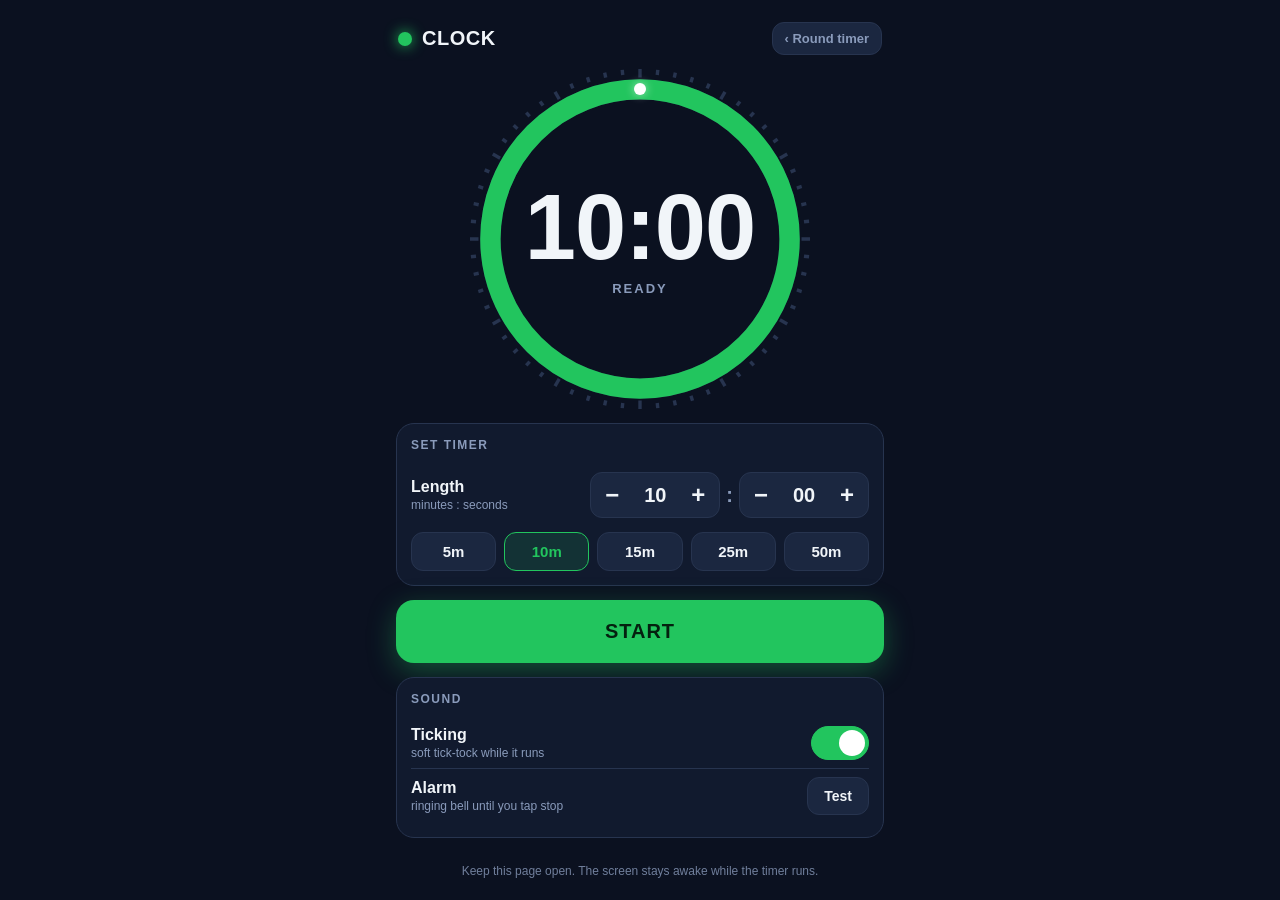
==== clock.html @ 84a75b5c "Add temporary ticking clock page with ringing alarm Standalone clock.html: set a countdown, soft tic" ====
<!DOCTYPE html>
<html lang="en">
<head>
<meta charset="UTF-8">
<meta name="viewport" content="width=device-width, initial-scale=1.0, viewport-fit=cover">
<meta name="theme-color" content="#0f172a">
<meta name="mobile-web-app-capable" content="yes">
<title>Ticking Clock</title>
<style>
  :root{
    --bg:#0b1120; --panel:#111a2e; --panel2:#1b2740; --line:#27344f;
    --text:#f1f5f9; --muted:#8a9bbb; --accent:#22c55e; --warn:#f59e0b; --alarm:#dc2626;
  }
  *{box-sizing:border-box; -webkit-tap-highlight-color:transparent;}
  html,body{margin:0; min-height:100%;}
  body{
    font-family:-apple-system,BlinkMacSystemFont,"Segoe UI",Roboto,Helvetica,Arial,sans-serif;
    background:var(--bg); color:var(--text);
    -webkit-user-select:none; user-select:none;
  }
  .hidden{display:none !important;}
  .wrap{max-width:520px; margin:0 auto; min-height:100vh; min-height:100dvh; display:flex; flex-direction:column;
        padding:max(16px,env(safe-area-inset-top)) 16px calc(20px + env(safe-area-inset-bottom));}

  .top{display:flex; align-items:center; gap:10px; margin:6px 2px 6px;}
  .top .dot{width:14px; height:14px; border-radius:50%; background:var(--accent); box-shadow:0 0 14px var(--accent);}
  .top h1{font-size:20px; letter-spacing:.5px; margin:0; font-weight:800;}
  .back{margin-left:auto; color:var(--muted); text-decoration:none; font-size:13px; font-weight:700; background:var(--panel2); border:1px solid var(--line); padding:8px 12px; border-radius:12px;}

  /* ---------- DIAL ---------- */
  .dial{position:relative; width:min(76vw, 38vh, 340px); aspect-ratio:1/1; margin:8px auto 14px;}
  .dial svg{position:absolute; inset:0; width:100%; height:100%; transform:rotate(-90deg);}
  .dial .track{fill:none; stroke:var(--panel2); stroke-width:6;}
  .dial .arc{fill:none; stroke:var(--accent); stroke-width:6; stroke-linecap:round; transition:stroke-dashoffset .2s linear, stroke .4s;}
  .dial.last .arc{stroke:var(--warn);}
  .dial .marks line{stroke:var(--line); stroke-width:1;}
  .hand{position:absolute; inset:0; transition:transform .16s cubic-bezier(.3,1.7,.5,1);}
  .hand.notrans{transition:none;}
  .hand .pip{position:absolute; left:50%; top:calc(6% - 6px); width:12px; height:12px; margin-left:-6px; border-radius:50%; background:#fff; box-shadow:0 0 10px rgba(255,255,255,.6);}
  .readout{position:absolute; inset:0; display:flex; flex-direction:column; align-items:center; justify-content:center; text-align:center;}
  .readout .time{font-size:clamp(52px,17vw,92px); font-weight:900; line-height:1; font-variant-numeric:tabular-nums; letter-spacing:-1px;}
  .readout .status{margin-top:8px; font-size:13px; letter-spacing:2px; text-transform:uppercase; color:var(--muted); font-weight:700; min-height:16px;}

  /* ---------- CARDS ---------- */
  .card{background:var(--panel); border:1px solid var(--line); border-radius:18px; padding:14px; margin-bottom:14px;}
  .card h2{font-size:12px; letter-spacing:1.5px; text-transform:uppercase; color:var(--muted); margin:0 0 12px;}
  .row{display:flex; align-items:center; justify-content:space-between; gap:8px 12px; padding:8px 0; flex-wrap:wrap;}
  .row + .row{border-top:1px solid var(--line);}
  .row > :first-child{min-width:0; flex:1 1 auto;}
  .row .label{font-size:16px; font-weight:600;}
  .row .sub{font-size:12px; color:var(--muted); margin-top:2px;}

  .stepper{display:flex; align-items:center; background:var(--panel2); border-radius:12px; overflow:hidden; border:1px solid var(--line); flex:0 0 auto;}
  .stepper button{width:42px; height:44px; border:0; background:transparent; color:var(--text); font-size:24px; font-weight:700; line-height:1; cursor:pointer;}
  .stepper button:active{background:rgba(255,255,255,.08);}
  .stepper .val{min-width:44px; text-align:center; font-size:20px; font-weight:800; font-variant-numeric:tabular-nums;}
  .timefield{display:flex; align-items:center; gap:6px; margin-left:auto; flex:0 0 auto;}
  .timefield .colon{font-size:20px; font-weight:800; color:var(--muted);}

  .chips{display:flex; flex-wrap:wrap; gap:8px; margin-top:6px;}
  .chip{flex:1 1 0; min-width:56px; background:var(--panel2); border:1px solid var(--line); border-radius:12px; color:var(--text); padding:10px 0; font-size:15px; font-weight:800; cursor:pointer; font-variant-numeric:tabular-nums;}
  .chip.sel{border-color:var(--accent); background:rgba(34,197,94,.14); color:var(--accent);}

  .toggle{position:relative; width:58px; height:34px; border-radius:20px; background:var(--panel2); border:1px solid var(--line); cursor:pointer; transition:background .2s; flex:0 0 auto;}
  .toggle .knob{position:absolute; top:3px; left:3px; width:26px; height:26px; border-radius:50%; background:#64748b; transition:.2s;}
  .toggle.on{background:var(--accent); border-color:var(--accent);}
  .toggle.on .knob{left:27px; background:#fff;}
  .smallbtn{flex:0 0 auto; background:var(--panel2); border:1px solid var(--line); border-radius:12px; color:var(--text); padding:10px 16px; font-size:14px; font-weight:700; cursor:pointer;}
  .smallbtn:active{background:rgba(255,255,255,.08);}

  /* ---------- CONTROLS ---------- */
  .controls{display:flex; gap:12px; margin-bottom:14px;}
  .controls button{flex:1; padding:20px 0; border:0; border-radius:18px; font-size:20px; font-weight:900; letter-spacing:1px; cursor:pointer;}
  .controls .go{background:var(--accent); color:#04210f; box-shadow:0 8px 28px rgba(34,197,94,.35);}
  .controls .go:disabled{opacity:.4; box-shadow:none;}
  .controls .ghost{background:var(--panel2); color:var(--text); border:1px solid var(--line);}
  .controls button:active{transform:translateY(1px);}
  .hint{text-align:center; font-size:12px; color:var(--muted); margin:12px 0 0; opacity:.8;}

  /* ---------- ALARM OVERLAY ---------- */
  #alarm{position:fixed; inset:0; z-index:100; display:flex; flex-direction:column; align-items:center; justify-content:center; text-align:center;
         padding:24px 16px calc(24px + env(safe-area-inset-bottom)); background:var(--alarm); animation:pulse 1.2s ease-in-out infinite; cursor:pointer;}
  @keyframes pulse{0%,100%{background:var(--alarm);}50%{background:#7f1d1d;}}
  #alarm .bell{font-size:72px; animation:shake .25s linear infinite;}
  @keyframes shake{0%,100%{transform:rotate(-12deg);}50%{transform:rotate(12deg);}}
  #alarm h2{font-size:clamp(34px,11vw,56px); font-weight:900; letter-spacing:2px; margin:10px 0 4px; text-transform:uppercase;}
  #alarm .meta{font-size:15px; font-weight:700; opacity:.85;}
  #alarm button{margin-top:36px; width:min(100%,360px); padding:22px 0; border:0; border-radius:18px; background:#fff; color:#0b1120; font-size:24px; font-weight:900; letter-spacing:2px; cursor:pointer;}

  @media (max-width:400px){
    .card{padding:12px;}
    .stepper button{width:38px; height:42px; font-size:21px;}
    .stepper .val{min-width:38px; font-size:18px;}
    .row .label{font-size:15px;}
  }
</style>
</head>
<body>
<div class="wrap">
  <div class="top">
    <span class="dot"></span>
    <h1>CLOCK</h1>
    <a class="back" href="index.html">&lsaquo; Round timer</a>
  </div>

  <div class="dial" id="dial">
    <svg viewBox="0 0 100 100" aria-hidden="true">
      <g class="marks" id="marks"></g>
      <circle class="track" cx="50" cy="50" r="44"></circle>
      <circle class="arc" id="arc" cx="50" cy="50" r="44"></circle>
    </svg>
    <div class="hand notrans" id="hand"><div class="pip"></div></div>
    <div class="readout">
      <div class="time" id="time">10:00</div>
      <div class="status" id="status">Ready</div>
    </div>
  </div>

  <div class="card" id="setup">
    <h2>Set timer</h2>
    <div class="row">
      <div><div class="label">Length</div><div class="sub">minutes : seconds</div></div>
      <div class="timefield">
        <div class="stepper">
          <button onclick="bump('min',-1)">&minus;</button><span class="val" id="v_min">10</span><button onclick="bump('min',1)">+</button>
        </div>
        <span class="colon">:</span>
        <div class="stepper">
          <button onclick="bump('sec',-5)">&minus;</button><span class="val" id="v_sec">00</span><button onclick="bump('sec',5)">+</button>
        </div>
      </div>
    </div>
    <div class="chips" id="chips"></div>
  </div>

  <div class="controls" id="controls">
    <button class="ghost hidden" id="resetBtn" onclick="reset()">RESET</button>
    <button class="go" id="mainBtn" onclick="mainAction()">START</button>
  </div>
  <div class="card">
    <h2>Sound</h2>
    <div class="row">
      <div><div class="label">Ticking</div><div class="sub">soft tick-tock while it runs</div></div>
      <div class="toggle" id="tickToggle" onclick="toggleTick()"><div class="knob"></div></div>
    </div>
    <div class="row">
      <div><div class="label">Alarm</div><div class="sub">ringing bell until you tap stop</div></div>
      <button class="smallbtn" onclick="testAlarm()">Test</button>
    </div>
  </div>

  <p class="hint">Keep this page open. The screen stays awake while the timer runs.</p>
</div>

<div id="alarm" class="hidden" onclick="stopAlarm()">
  <div class="bell">&#128276;</div>
  <h2>Time&rsquo;s up</h2>
  <div class="meta" id="alarmMeta"></div>
  <button onclick="stopAlarm(event)">STOP</button>
</div>

<script>
/* ===================== SETTINGS ===================== */
var cfg = { min:10, sec:0, tick:true };
var QUICK = [5,10,15,25,50];
try{
  var saved = JSON.parse(localStorage.getItem('ck_cfg'));
  if(saved){
    if(typeof saved.min==='number') cfg.min = Math.max(0, Math.min(180, saved.min));
    if(typeof saved.sec==='number') cfg.sec = Math.max(0, Math.min(55, saved.sec));
    if(typeof saved.tick==='boolean') cfg.tick = saved.tick;
  }
}catch(e){}
function save(){ try{ localStorage.setItem('ck_cfg', JSON.stringify(cfg)); }catch(e){} }

function pad(n){ return (n<10?'0':'')+n; }
function fmt(totalSec){
  var h=Math.floor(totalSec/3600), m=Math.floor(totalSec%3600/60), s=totalSec%60;
  return h ? h+':'+pad(m)+':'+pad(s) : m+':'+pad(s);
}
function setMs(){ return (cfg.min*60+cfg.sec)*1000; }

function bump(key, d){
  ensureAudio();
  if(state!=='idle') return;
  if(key==='min') cfg.min = Math.max(0, Math.min(180, cfg.min+d));
  else cfg.sec = Math.max(0, Math.min(55, cfg.sec+d));
  save(); render();
}
function quick(m){ ensureAudio(); if(state!=='idle') return; cfg.min=m; cfg.sec=0; save(); render(); }
function toggleTick(){
  ensureAudio();
  cfg.tick = !cfg.tick; save(); render();
  if(cfg.tick && state!=='running') tickSound(master, ctx.currentTime+0.02, false); // preview
}

/* ===================== AUDIO (Web Audio API) ===================== */
var ctx=null, master=null, noiseBuf=null, bus=null;
function ensureAudio(){
  if(!ctx){
    ctx = new (window.AudioContext||window.webkitAudioContext)();
    var comp = ctx.createDynamicsCompressor(); // keeps the alarm loud without clipping
    comp.threshold.value=-6; comp.knee.value=6; comp.ratio.value=8;
    master = ctx.createGain(); master.gain.value=1;
    master.connect(comp); comp.connect(ctx.destination);
    noiseBuf = ctx.createBuffer(1, ctx.sampleRate, ctx.sampleRate);
    var ch=noiseBuf.getChannelData(0);
    for(var i=0;i<ch.length;i++) ch[i]=Math.random()*2-1;
  }
  if(ctx.state==='suspended') ctx.resume();
}
// Wall-clock ms -> audio-clock seconds
function atWall(ms){ return Math.max(ctx.currentTime, ctx.currentTime + (ms-Date.now())/1000); }

// Everything scheduled for a run goes through one bus, so pause/reset can silence it in one go.
function newBus(){ bus = ctx.createGain(); bus.connect(master); bus.sources=[]; }
function killBus(){
  if(!bus) return;
  var b=bus; bus=null;
  b.sources.forEach(function(s){ try{ s.stop(0); }catch(e){} });
  try{ b.gain.setTargetAtTime(0, ctx.currentTime, 0.01); }catch(e){}
  setTimeout(function(){ try{ b.disconnect(); }catch(e){} }, 150);
}

// Soft wooden tick-tock, like a quiet analogue wall clock
function tickSound(dest, t, tock){
  var nz=ctx.createBufferSource(); nz.buffer=noiseBuf;
  var bp=ctx.createBiquadFilter(); bp.type='bandpass'; bp.frequency.value=tock?2100:2900; bp.Q.value=3;
  var g=ctx.createGain();
  g.gain.setValueAtTime(0.0001,t);
  g.gain.exponentialRampToValueAtTime(1.0,t+0.001);
  g.gain.exponentialRampToValueAtTime(0.0001,t+0.03);
  nz.connect(bp); bp.connect(g); g.connect(dest);
  nz.start(t, Math.random()*0.5); nz.stop(t+0.05);
  var o=ctx.createOscillator(), og=ctx.createGain();
  o.type='sine'; o.frequency.value=tock?760:980;
  og.gain.setValueAtTime(0.0001,t);
  og.gain.exponentialRampToValueAtTime(0.1,t+0.002);
  og.gain.exponentialRampToValueAtTime(0.0001,t+0.06);
  o.connect(og); og.connect(dest); o.start(t); o.stop(t+0.08);
}

// Ringing alarm bell: a hammer rattling between two small bells, in bursts
var RING_ON=1.6, RING_PERIOD=2.3, HIT=0.04;
var RING_BELLS=[
  {f:1340, partials:[[1,1],[1.0035,0.5],[2.76,0.42],[5.4,0.16]]},
  {f:1590, partials:[[1,1],[1.0035,0.5],[2.76,0.42],[5.4,0.16]]}
];
function ringBurst(dest, t0, list){
  var out=ctx.createGain(); out.gain.value=0.32; out.connect(dest);
  var n=Math.floor(RING_ON/HIT);
  RING_BELLS.forEach(function(b, bi){
    var env=ctx.createGain(); env.gain.setValueAtTime(0,t0); env.connect(out);
    b.partials.forEach(function(p){
      var o=ctx.createOscillator(), g=ctx.createGain();
      o.type='sine'; o.frequency.value=b.f*p[0]; g.gain.value=p[1];
      o.connect(g); g.connect(env);
      o.start(t0); o.stop(t0+RING_ON+1.8);
      if(list) list.push(o);
    });
    for(var i=bi;i<n;i+=2){
      var th=t0+i*HIT, last=(i+2>=n);
      env.gain.setValueAtTime(0.78+Math.random()*0.22, th);
      env.gain.setTargetAtTime(0, th+0.001, last?0.32:0.03);
    }
  });
  // hammer clicks
  var nz=ctx.createBufferSource(); nz.buffer=noiseBuf; nz.loop=true;
  var bp=ctx.createBiquadFilter(); bp.type='bandpass'; bp.frequency.value=4200; bp.Q.value=1.2;
  var ce=ctx.createGain(); ce.gain.setValueAtTime(0,t0);
  nz.connect(bp); bp.connect(ce); ce.connect(out);
  for(var j=0;j<n;j++){ var tj=t0+j*HIT; ce.gain.setValueAtTime(0.5,tj); ce.gain.setTargetAtTime(0,tj+0.001,0.004); }
  nz.start(t0); nz.stop(t0+RING_ON+0.1);
  if(list) list.push(nz);
}
function testAlarm(){ ensureAudio(); ringBurst(master, ctx.currentTime+0.05); }

/* ===================== TIMER ===================== */
var state='idle';           // idle | running | paused | ringing
var endAt=0, remainingMs=0, totalMs=0, loop=null;
var nextTickAt=0, ringNextAt=0, nextVibeAt=0;
var PRE_RING_MS=60000;      // alarm pre-booked on the audio clock in case the page gets throttled

function alignTicks(now){ nextTickAt = endAt - Math.floor((endAt-now)/1000)*1000; }
function preRing(now){
  ringNextAt = endAt;
  while(ringNextAt < now) ringNextAt += RING_PERIOD*1000;
  while(ringNextAt < endAt + PRE_RING_MS){ ringBurst(bus, atWall(ringNextAt), bus.sources); ringNextAt += RING_PERIOD*1000; }
}
function scheduleAudio(now){
  newBus(); alignTicks(now); preRing(now);
}

function mainAction(){
  ensureAudio();
  if(state==='idle') start();
  else if(state==='running') pause();
  else if(state==='paused') resume();
}
function start(){
  if(setMs()<=0) return;
  totalMs=setMs(); remainingMs=totalMs;
  resume();
}
function resume(){
  var now=Date.now();
  state='running';
  endAt = now + remainingMs;
  scheduleAudio(now);
  requestWakeLock();
  if(!loop) loop=setInterval(step, 200);
  step();
}
function pause(){
  remainingMs=Math.max(0, endAt-Date.now());
  state='paused';
  killBus(); releaseWakeLock(); render();
}
function reset(){
  if(loop){ clearInterval(loop); loop=null; }
  killBus(); releaseWakeLock();
  state='idle'; remainingMs=0; render();
}
function startRinging(){
  state='ringing'; remainingMs=0; nextVibeAt=0;
  document.getElementById('alarmMeta').textContent = fmt(Math.round(totalMs/1000))+' timer finished';
  document.title='Time’s up';
}
function stopAlarm(e){
  if(e) e.stopPropagation();
  try{ if(navigator.vibrate) navigator.vibrate(0); }catch(err){}
  document.title='Ticking Clock';
  reset();
}

function step(){
  var now=Date.now();
  if(state==='running'){
    remainingMs=Math.max(0, endAt-now);
    // ticks are booked ~1.5s ahead on the audio clock so they land exactly on the second
    while(nextTickAt < now+1500 && nextTickAt < endAt-100){
      if(cfg.tick && nextTickAt >= now-250){
        var k=Math.round((endAt-nextTickAt)/1000);
        tickSound(bus, atWall(nextTickAt), k%2===1);
      }
      nextTickAt+=1000;
    }
    if(now>=endAt) startRinging();
  }
  if(state==='ringing'){
    while(ringNextAt < now+3000){
      if(ringNextAt >= now-500) ringBurst(bus, atWall(ringNextAt), bus.sources);
      ringNextAt += RING_PERIOD*1000;
    }
    if(now>=nextVibeAt){
      try{ if(navigator.vibrate) navigator.vibrate(RING_ON*1000); }catch(err){}
      nextVibeAt = now + RING_PERIOD*1000;
    }
  }
  render();
}

/* ===================== RENDER ===================== */
var CIRC = 2*Math.PI*44;
(function buildDial(){
  var g=document.getElementById('marks'), s='';
  for(var i=0;i<60;i++){
    var a=i*6*Math.PI/180, r1=(i%5===0)?47.5:48.5, r2=50;
    s+='<line x1="'+(50+r1*Math.cos(a)).toFixed(2)+'" y1="'+(50+r1*Math.sin(a)).toFixed(2)+'" x2="'+(50+r2*Math.cos(a)).toFixed(2)+'" y2="'+(50+r2*Math.sin(a)).toFixed(2)+'"/>';
  }
  g.innerHTML=s;
  var arc=document.getElementById('arc');
  arc.style.strokeDasharray=CIRC.toFixed(2);
  var c=document.getElementById('chips'), h='';
  QUICK.forEach(function(m){ h+='<button class="chip" data-m="'+m+'" onclick="quick('+m+')">'+m+'m</button>'; });
  c.innerHTML=h;
})();

function render(){
  var secLeft, frac, elapsed;
  if(state==='idle'){ secLeft=setMs()/1000; frac=1; elapsed=0; }
  else if(state==='ringing'){ secLeft=0; frac=0; elapsed=Math.round(totalMs/1000); }
  else { secLeft=Math.ceil(remainingMs/1000); frac=totalMs?remainingMs/totalMs:0; elapsed=Math.round(totalMs/1000)-secLeft; }

  document.getElementById('time').textContent = fmt(secLeft);
  document.getElementById('arc').style.strokeDashoffset = (CIRC*(1-frac)).toFixed(2);
  var dial=document.getElementById('dial');
  dial.classList.toggle('last', state!=='idle' && secLeft<=60);
  var hand=document.getElementById('hand');
  hand.classList.toggle('notrans', state==='idle');
  hand.style.transform='rotate('+(elapsed*6)+'deg)';

  var st='Ready';
  if(state==='running'){ var d=new Date(endAt); st='Ends '+pad(d.getHours())+':'+pad(d.getMinutes()); }
  else if(state==='paused') st='Paused';
  else if(state==='ringing') st='Time’s up';
  document.getElementById('status').textContent=st;

  document.getElementById('v_min').textContent=cfg.min;
  document.getElementById('v_sec').textContent=pad(cfg.sec);
  Array.prototype.forEach.call(document.querySelectorAll('.chip'), function(b){
    b.classList.toggle('sel', +b.getAttribute('data-m')===cfg.min && cfg.sec===0);
  });
  document.getElementById('tickToggle').classList.toggle('on', cfg.tick);
  document.getElementById('setup').classList.toggle('hidden', state!=='idle');

  var main=document.getElementById('mainBtn');
  main.textContent = state==='running' ? 'PAUSE' : state==='paused' ? 'RESUME' : 'START';
  main.className = state==='idle' ? 'go' : (state==='paused' ? 'go' : 'ghost');
  main.disabled = state==='idle' && setMs()<=0;
  document.getElementById('resetBtn').classList.toggle('hidden', state==='idle' || state==='ringing');
  document.getElementById('alarm').classList.toggle('hidden', state!=='ringing');
}

/* ===================== WAKE LOCK ===================== */
var wakeLock=null;
async function requestWakeLock(){
  try{ if('wakeLock' in navigator && !wakeLock){ wakeLock = await navigator.wakeLock.request('screen'); wakeLock.addEventListener('release', function(){ wakeLock=null; }); } }catch(e){}
}
function releaseWakeLock(){ try{ if(wakeLock){ wakeLock.release(); wakeLock=null; } }catch(e){} }
document.addEventListener('visibilitychange', function(){
  if(document.visibilityState!=='visible') return;
  if(state==='running' || state==='ringing') requestWakeLock();
  // re-anchor audio to the clock after the page has been in the background
  if(state==='running' && ctx && endAt-Date.now()>1000){ killBus(); scheduleAudio(Date.now()); }
  if(state!=='idle') step();
});

render();
</script>
</body>
</html>
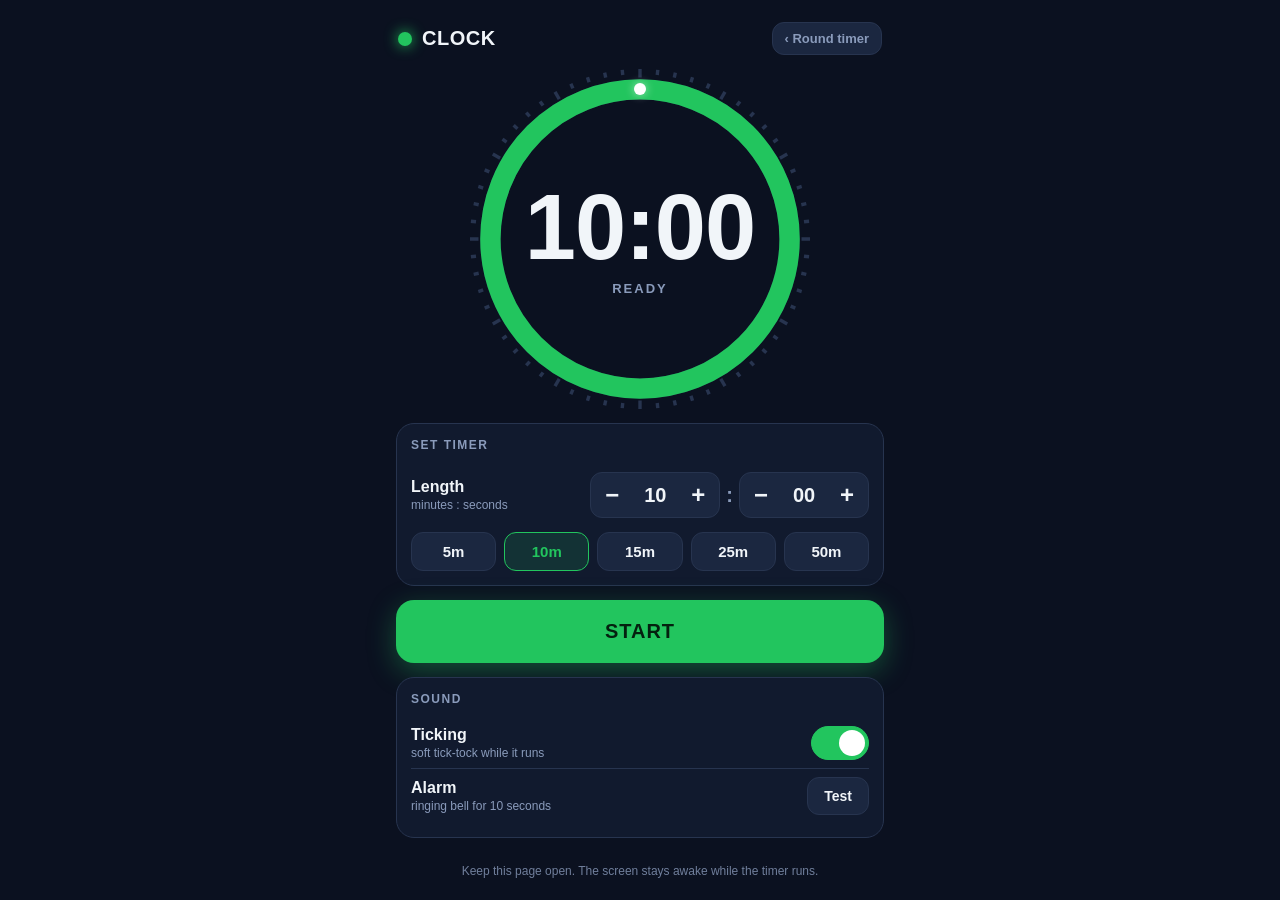
==== commit 69bd3a64: "Clock alarm rings for 10 seconds then goes quiet The bell rings in five bursts over 10 seconds, all " ====
--- a/clock.html
+++ b/clock.html
@@ -82,6 +82,7 @@
          padding:24px 16px calc(24px + env(safe-area-inset-bottom)); background:var(--alarm); animation:pulse 1.2s ease-in-out infinite; cursor:pointer;}
   @keyframes pulse{0%,100%{background:var(--alarm);}50%{background:#7f1d1d;}}
   #alarm .bell{font-size:72px; animation:shake .25s linear infinite;}
+  #alarm.quiet, #alarm.quiet .bell{animation:none;}
   @keyframes shake{0%,100%{transform:rotate(-12deg);}50%{transform:rotate(12deg);}}
   #alarm h2{font-size:clamp(34px,11vw,56px); font-weight:900; letter-spacing:2px; margin:10px 0 4px; text-transform:uppercase;}
   #alarm .meta{font-size:15px; font-weight:700; opacity:.85;}
@@ -144,7 +145,7 @@
       <div class="toggle" id="tickToggle" onclick="toggleTick()"><div class="knob"></div></div>
     </div>
     <div class="row">
-      <div><div class="label">Alarm</div><div class="sub">ringing bell until you tap stop</div></div>
+      <div><div class="label">Alarm</div><div class="sub">ringing bell for 10 seconds</div></div>
       <button class="smallbtn" onclick="testAlarm()">Test</button>
     </div>
   </div>
@@ -156,7 +157,7 @@
   <div class="bell">&#128276;</div>
   <h2>Time&rsquo;s up</h2>
   <div class="meta" id="alarmMeta"></div>
-  <button onclick="stopAlarm(event)">STOP</button>
+  <button id="alarmBtn" onclick="stopAlarm(event)">STOP</button>
 </div>
 
 <script>
@@ -241,7 +242,7 @@
 }
 
 // Ringing alarm bell: a hammer rattling between two small bells, in bursts
-var RING_ON=1.6, RING_PERIOD=2.3, HIT=0.04;
+var RING_ON=1.6, RING_PERIOD=2.1, HIT=0.04;
 var RING_BELLS=[
   {f:1340, partials:[[1,1],[1.0035,0.5],[2.76,0.42],[5.4,0.16]]},
   {f:1590, partials:[[1,1],[1.0035,0.5],[2.76,0.42],[5.4,0.16]]}
@@ -279,13 +280,13 @@
 var state='idle';           // idle | running | paused | ringing
 var endAt=0, remainingMs=0, totalMs=0, loop=null;
 var nextTickAt=0, ringNextAt=0, nextVibeAt=0;
-var PRE_RING_MS=60000;      // alarm pre-booked on the audio clock in case the page gets throttled
+var ALARM_MS=10000;         // alarm rings for 10s, all pre-booked on the audio clock so it fires on time even if the page is throttled
 
 function alignTicks(now){ nextTickAt = endAt - Math.floor((endAt-now)/1000)*1000; }
 function preRing(now){
   ringNextAt = endAt;
   while(ringNextAt < now) ringNextAt += RING_PERIOD*1000;
-  while(ringNextAt < endAt + PRE_RING_MS){ ringBurst(bus, atWall(ringNextAt), bus.sources); ringNextAt += RING_PERIOD*1000; }
+  while(ringNextAt + RING_ON*1000 <= endAt + ALARM_MS + 50){ ringBurst(bus, atWall(ringNextAt), bus.sources); ringNextAt += RING_PERIOD*1000; }
 }
 function scheduleAudio(now){
   newBus(); alignTicks(now); preRing(now);
@@ -323,6 +324,8 @@
 }
 function startRinging(){
   state='ringing'; remainingMs=0; nextVibeAt=0;
+  document.getElementById('alarm').classList.remove('quiet');
+  document.getElementById('alarmBtn').textContent='STOP';
   document.getElementById('alarmMeta').textContent = fmt(Math.round(totalMs/1000))+' timer finished';
   document.title='Time’s up';
 }
@@ -348,11 +351,13 @@
     if(now>=endAt) startRinging();
   }
   if(state==='ringing'){
-    while(ringNextAt < now+3000){
-      if(ringNextAt >= now-500) ringBurst(bus, atWall(ringNextAt), bus.sources);
-      ringNextAt += RING_PERIOD*1000;
-    }
-    if(now>=nextVibeAt){
+    if(now >= endAt + ALARM_MS){
+      // bell has finished: go quiet, leave the screen up until dismissed
+      if(loop){ clearInterval(loop); loop=null; }
+      releaseWakeLock();
+      document.getElementById('alarm').classList.add('quiet');
+      document.getElementById('alarmBtn').textContent='DONE';
+    } else if(now>=nextVibeAt){
       try{ if(navigator.vibrate) navigator.vibrate(RING_ON*1000); }catch(err){}
       nextVibeAt = now + RING_PERIOD*1000;
     }
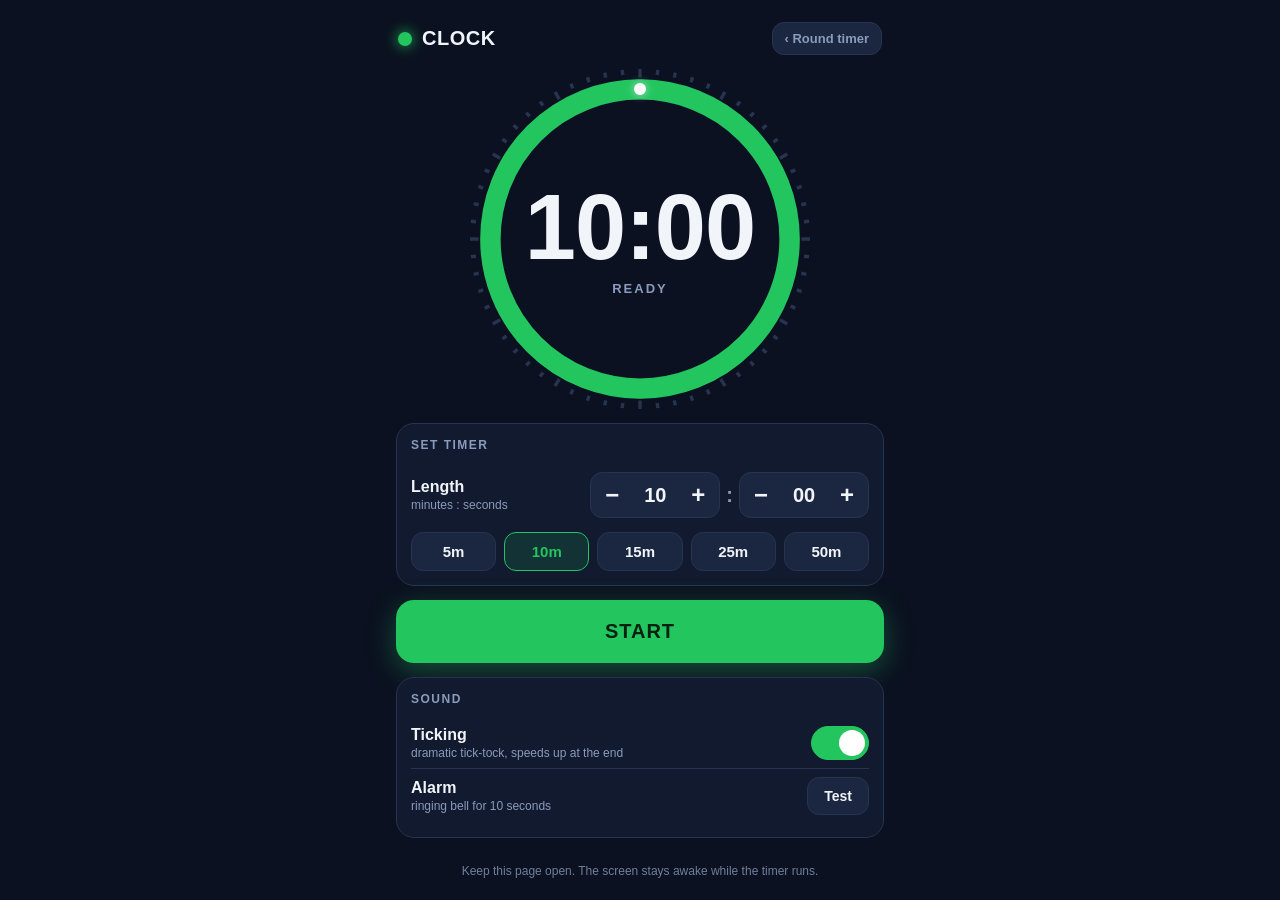
==== commit ea18b632: "Clock: faster, more dramatic tick-tock that speeds up in the last 10 seconds" ====
--- a/clock.html
+++ b/clock.html
@@ -141,7 +141,7 @@
   <div class="card">
     <h2>Sound</h2>
     <div class="row">
-      <div><div class="label">Ticking</div><div class="sub">soft tick-tock while it runs</div></div>
+      <div><div class="label">Ticking</div><div class="sub">dramatic tick-tock, speeds up at the end</div></div>
       <div class="toggle" id="tickToggle" onclick="toggleTick()"><div class="knob"></div></div>
     </div>
     <div class="row">
@@ -196,7 +196,7 @@
 }
 
 /* ===================== AUDIO (Web Audio API) ===================== */
-var ctx=null, master=null, noiseBuf=null, bus=null;
+var ctx=null, master=null, noiseBuf=null, bus=null, echo=null;
 function ensureAudio(){
   if(!ctx){
     ctx = new (window.AudioContext||window.webkitAudioContext)();
@@ -207,6 +207,12 @@
     noiseBuf = ctx.createBuffer(1, ctx.sampleRate, ctx.sampleRate);
     var ch=noiseBuf.getChannelData(0);
     for(var i=0;i<ch.length;i++) ch[i]=Math.random()*2-1;
+    // short hall echo for the ticks: a dark repeating delay
+    echo = ctx.createDelay(1); echo.delayTime.value=0.13;
+    var fb=ctx.createGain(); fb.gain.value=0.32;
+    var lp=ctx.createBiquadFilter(); lp.type='lowpass'; lp.frequency.value=1600;
+    var wet=ctx.createGain(); wet.gain.value=0.45;
+    echo.connect(lp); lp.connect(fb); fb.connect(echo); lp.connect(wet); wet.connect(master);
   }
   if(ctx.state==='suspended') ctx.resume();
 }
@@ -214,31 +220,46 @@
 function atWall(ms){ return Math.max(ctx.currentTime, ctx.currentTime + (ms-Date.now())/1000); }
 
 // Everything scheduled for a run goes through one bus, so pause/reset can silence it in one go.
-function newBus(){ bus = ctx.createGain(); bus.connect(master); bus.sources=[]; }
+function newBus(){ bus = ctx.createGain(); bus.connect(master); bus.sources=[]; bus.send = ctx.createGain(); bus.send.connect(echo); }
 function killBus(){
   if(!bus) return;
   var b=bus; bus=null;
   b.sources.forEach(function(s){ try{ s.stop(0); }catch(e){} });
-  try{ b.gain.setTargetAtTime(0, ctx.currentTime, 0.01); }catch(e){}
-  setTimeout(function(){ try{ b.disconnect(); }catch(e){} }, 150);
-}
-
-// Soft wooden tick-tock, like a quiet analogue wall clock
-function tickSound(dest, t, tock){
+  try{ b.gain.setTargetAtTime(0, ctx.currentTime, 0.01); b.send.gain.setTargetAtTime(0, ctx.currentTime, 0.01); }catch(e){}
+  setTimeout(function(){ try{ b.disconnect(); b.send.disconnect(); }catch(e){} }, 150);
+}
+
+// Theatrical tick-tock: a heavy clack with a low thump and a hall echo, like a big clock in an empty room.
+// urgency (0..1) raises the pitch and weight in the final seconds.
+function tickSound(dest, t, tock, urgency){
+  var u=urgency||0, pm=1+0.3*u;
+  var out=ctx.createGain(); out.gain.value=0.9+0.3*u;
+  out.connect(dest); out.connect(dest===bus && bus.send ? bus.send : echo);
+  // clack
   var nz=ctx.createBufferSource(); nz.buffer=noiseBuf;
-  var bp=ctx.createBiquadFilter(); bp.type='bandpass'; bp.frequency.value=tock?2100:2900; bp.Q.value=3;
+  var bp=ctx.createBiquadFilter(); bp.type='bandpass'; bp.frequency.value=(tock?1500:2100)*pm; bp.Q.value=2.2;
   var g=ctx.createGain();
   g.gain.setValueAtTime(0.0001,t);
   g.gain.exponentialRampToValueAtTime(1.0,t+0.001);
-  g.gain.exponentialRampToValueAtTime(0.0001,t+0.03);
-  nz.connect(bp); bp.connect(g); g.connect(dest);
-  nz.start(t, Math.random()*0.5); nz.stop(t+0.05);
+  g.gain.exponentialRampToValueAtTime(0.0001,t+0.05);
+  nz.connect(bp); bp.connect(g); g.connect(out);
+  nz.start(t, Math.random()*0.5); nz.stop(t+0.07);
+  // low thump with a pitch drop
+  var th=ctx.createOscillator(), tg=ctx.createGain();
+  th.type='sine';
+  th.frequency.setValueAtTime((tock?120:150)*pm,t);
+  th.frequency.exponentialRampToValueAtTime(55,t+0.12);
+  tg.gain.setValueAtTime(0.0001,t);
+  tg.gain.exponentialRampToValueAtTime(0.7,t+0.003);
+  tg.gain.exponentialRampToValueAtTime(0.0001,t+0.14);
+  th.connect(tg); tg.connect(out); th.start(t); th.stop(t+0.16);
+  // metallic ping from the escapement
   var o=ctx.createOscillator(), og=ctx.createGain();
-  o.type='sine'; o.frequency.value=tock?760:980;
+  o.type='triangle'; o.frequency.value=(tock?820:1100)*pm;
   og.gain.setValueAtTime(0.0001,t);
-  og.gain.exponentialRampToValueAtTime(0.1,t+0.002);
-  og.gain.exponentialRampToValueAtTime(0.0001,t+0.06);
-  o.connect(og); og.connect(dest); o.start(t); o.stop(t+0.08);
+  og.gain.exponentialRampToValueAtTime(0.16,t+0.002);
+  og.gain.exponentialRampToValueAtTime(0.0001,t+0.09);
+  o.connect(og); og.connect(out); o.start(t); o.stop(t+0.11);
 }
 
 // Ringing alarm bell: a hammer rattling between two small bells, in bursts
@@ -280,9 +301,10 @@
 var state='idle';           // idle | running | paused | ringing
 var endAt=0, remainingMs=0, totalMs=0, loop=null;
 var nextTickAt=0, ringNextAt=0, nextVibeAt=0;
-var ALARM_MS=10000;         // alarm rings for 10s, all pre-booked on the audio clock so it fires on time even if the page is throttled
-
-function alignTicks(now){ nextTickAt = endAt - Math.floor((endAt-now)/1000)*1000; }
+var ALARM_MS=10000;
+var TICK_MS=500, FAST_TICK_MS=250, FAST_FROM_MS=10000; // two ticks a second, four in the last 10s         // alarm rings for 10s, all pre-booked on the audio clock so it fires on time even if the page is throttled
+
+function alignTicks(now){ nextTickAt = endAt - Math.floor((endAt-now)/TICK_MS)*TICK_MS; }
 function preRing(now){
   ringNextAt = endAt;
   while(ringNextAt < now) ringNextAt += RING_PERIOD*1000;
@@ -340,13 +362,15 @@
   var now=Date.now();
   if(state==='running'){
     remainingMs=Math.max(0, endAt-now);
-    // ticks are booked ~1.5s ahead on the audio clock so they land exactly on the second
+    // ticks are booked ~1.5s ahead on the audio clock so they land exactly on the beat
     while(nextTickAt < now+1500 && nextTickAt < endAt-100){
-      if(cfg.tick && nextTickAt >= now-250){
-        var k=Math.round((endAt-nextTickAt)/1000);
-        tickSound(bus, atWall(nextTickAt), k%2===1);
+      var left=endAt-nextTickAt, iv=left<=FAST_FROM_MS?FAST_TICK_MS:TICK_MS;
+      if(cfg.tick && nextTickAt >= now-150){
+        var k=Math.round(left/iv);
+        var urgency=left<=FAST_FROM_MS ? 1-left/FAST_FROM_MS : 0;
+        tickSound(bus, atWall(nextTickAt), k%2===1, urgency);
       }
-      nextTickAt+=1000;
+      nextTickAt+=iv;
     }
     if(now>=endAt) startRinging();
   }
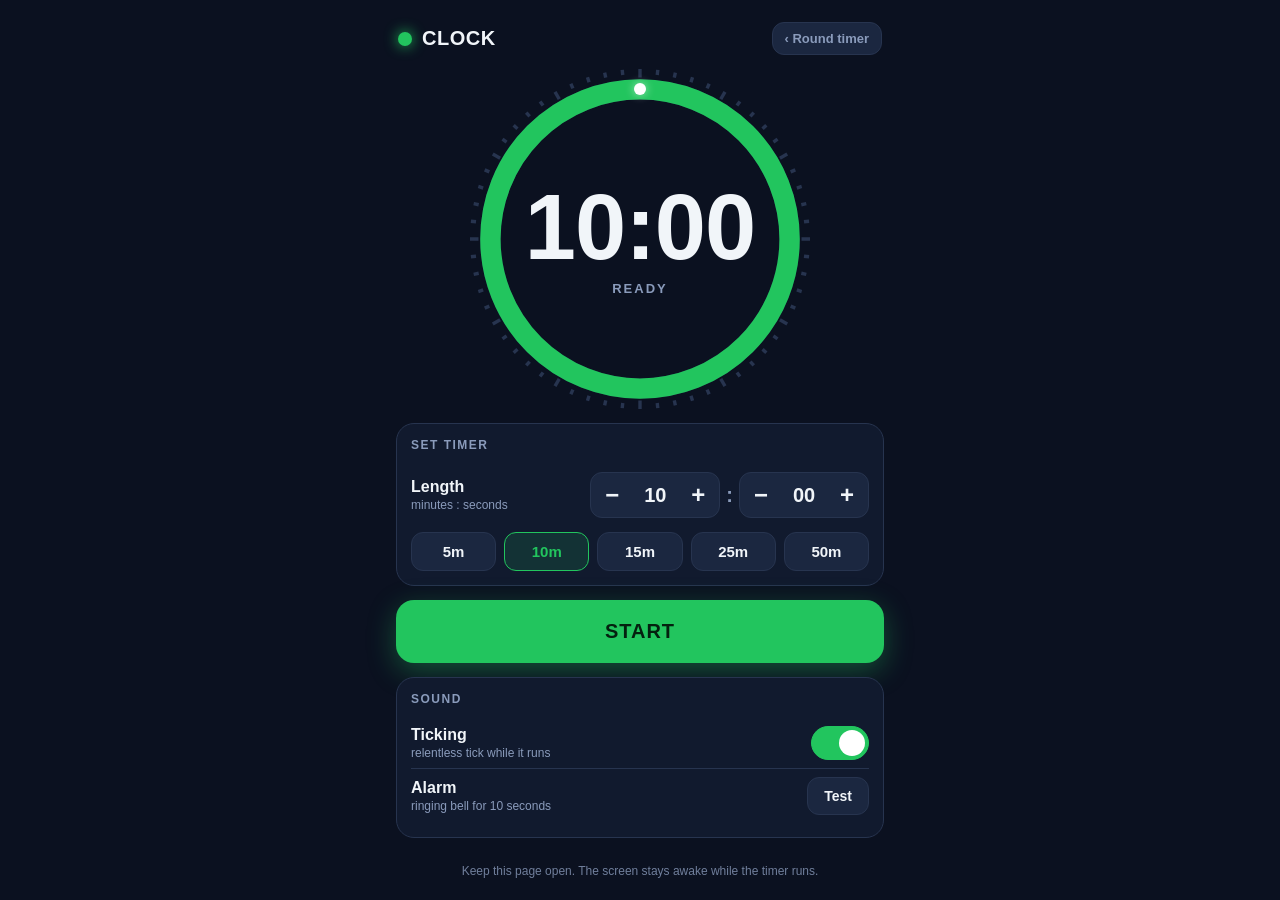
==== commit 9700bb87: "Clock: plain, relentless tick for stage use, two a second, no echo or build-up" ====
--- a/clock.html
+++ b/clock.html
@@ -141,7 +141,7 @@
   <div class="card">
     <h2>Sound</h2>
     <div class="row">
-      <div><div class="label">Ticking</div><div class="sub">dramatic tick-tock, speeds up at the end</div></div>
+      <div><div class="label">Ticking</div><div class="sub">relentless tick while it runs</div></div>
       <div class="toggle" id="tickToggle" onclick="toggleTick()"><div class="knob"></div></div>
     </div>
     <div class="row">
@@ -192,11 +192,11 @@
 function toggleTick(){
   ensureAudio();
   cfg.tick = !cfg.tick; save(); render();
-  if(cfg.tick && state!=='running') tickSound(master, ctx.currentTime+0.02, false); // preview
+  if(cfg.tick && state!=='running') tickSound(master, ctx.currentTime+0.02); // preview
 }
 
 /* ===================== AUDIO (Web Audio API) ===================== */
-var ctx=null, master=null, noiseBuf=null, bus=null, echo=null;
+var ctx=null, master=null, noiseBuf=null, bus=null;
 function ensureAudio(){
   if(!ctx){
     ctx = new (window.AudioContext||window.webkitAudioContext)();
@@ -207,12 +207,6 @@
     noiseBuf = ctx.createBuffer(1, ctx.sampleRate, ctx.sampleRate);
     var ch=noiseBuf.getChannelData(0);
     for(var i=0;i<ch.length;i++) ch[i]=Math.random()*2-1;
-    // short hall echo for the ticks: a dark repeating delay
-    echo = ctx.createDelay(1); echo.delayTime.value=0.13;
-    var fb=ctx.createGain(); fb.gain.value=0.32;
-    var lp=ctx.createBiquadFilter(); lp.type='lowpass'; lp.frequency.value=1600;
-    var wet=ctx.createGain(); wet.gain.value=0.45;
-    echo.connect(lp); lp.connect(fb); fb.connect(echo); lp.connect(wet); wet.connect(master);
   }
   if(ctx.state==='suspended') ctx.resume();
 }
@@ -220,46 +214,34 @@
 function atWall(ms){ return Math.max(ctx.currentTime, ctx.currentTime + (ms-Date.now())/1000); }
 
 // Everything scheduled for a run goes through one bus, so pause/reset can silence it in one go.
-function newBus(){ bus = ctx.createGain(); bus.connect(master); bus.sources=[]; bus.send = ctx.createGain(); bus.send.connect(echo); }
+function newBus(){ bus = ctx.createGain(); bus.connect(master); bus.sources=[]; }
 function killBus(){
   if(!bus) return;
   var b=bus; bus=null;
   b.sources.forEach(function(s){ try{ s.stop(0); }catch(e){} });
-  try{ b.gain.setTargetAtTime(0, ctx.currentTime, 0.01); b.send.gain.setTargetAtTime(0, ctx.currentTime, 0.01); }catch(e){}
-  setTimeout(function(){ try{ b.disconnect(); b.send.disconnect(); }catch(e){} }, 150);
-}
-
-// Theatrical tick-tock: a heavy clack with a low thump and a hall echo, like a big clock in an empty room.
-// urgency (0..1) raises the pitch and weight in the final seconds.
-function tickSound(dest, t, tock, urgency){
-  var u=urgency||0, pm=1+0.3*u;
-  var out=ctx.createGain(); out.gain.value=0.9+0.3*u;
-  out.connect(dest); out.connect(dest===bus && bus.send ? bus.send : echo);
-  // clack
+  try{ b.gain.setTargetAtTime(0, ctx.currentTime, 0.01); }catch(e){}
+  setTimeout(function(){ try{ b.disconnect(); }catch(e){} }, 150);
+}
+
+// Relentless dry tick, like a cheap plastic wall clock in a therapy room. Every tick is identical.
+function tickSound(dest, t){
+  var out=ctx.createGain(); out.gain.value=1.1; out.connect(dest);
+  // sharp click
   var nz=ctx.createBufferSource(); nz.buffer=noiseBuf;
-  var bp=ctx.createBiquadFilter(); bp.type='bandpass'; bp.frequency.value=(tock?1500:2100)*pm; bp.Q.value=2.2;
+  var bp=ctx.createBiquadFilter(); bp.type='bandpass'; bp.frequency.value=3400; bp.Q.value=2.5;
   var g=ctx.createGain();
   g.gain.setValueAtTime(0.0001,t);
-  g.gain.exponentialRampToValueAtTime(1.0,t+0.001);
-  g.gain.exponentialRampToValueAtTime(0.0001,t+0.05);
+  g.gain.exponentialRampToValueAtTime(1.0,t+0.0008);
+  g.gain.exponentialRampToValueAtTime(0.0001,t+0.022);
   nz.connect(bp); bp.connect(g); g.connect(out);
-  nz.start(t, Math.random()*0.5); nz.stop(t+0.07);
-  // low thump with a pitch drop
-  var th=ctx.createOscillator(), tg=ctx.createGain();
-  th.type='sine';
-  th.frequency.setValueAtTime((tock?120:150)*pm,t);
-  th.frequency.exponentialRampToValueAtTime(55,t+0.12);
-  tg.gain.setValueAtTime(0.0001,t);
-  tg.gain.exponentialRampToValueAtTime(0.7,t+0.003);
-  tg.gain.exponentialRampToValueAtTime(0.0001,t+0.14);
-  th.connect(tg); tg.connect(out); th.start(t); th.stop(t+0.16);
-  // metallic ping from the escapement
+  nz.start(t, Math.random()*0.5); nz.stop(t+0.03);
+  // thin plastic body
   var o=ctx.createOscillator(), og=ctx.createGain();
-  o.type='triangle'; o.frequency.value=(tock?820:1100)*pm;
+  o.type='square'; o.frequency.value=1850;
   og.gain.setValueAtTime(0.0001,t);
-  og.gain.exponentialRampToValueAtTime(0.16,t+0.002);
-  og.gain.exponentialRampToValueAtTime(0.0001,t+0.09);
-  o.connect(og); og.connect(out); o.start(t); o.stop(t+0.11);
+  og.gain.exponentialRampToValueAtTime(0.06,t+0.001);
+  og.gain.exponentialRampToValueAtTime(0.0001,t+0.025);
+  o.connect(og); og.connect(out); o.start(t); o.stop(t+0.035);
 }
 
 // Ringing alarm bell: a hammer rattling between two small bells, in bursts
@@ -302,7 +284,7 @@
 var endAt=0, remainingMs=0, totalMs=0, loop=null;
 var nextTickAt=0, ringNextAt=0, nextVibeAt=0;
 var ALARM_MS=10000;
-var TICK_MS=500, FAST_TICK_MS=250, FAST_FROM_MS=10000; // two ticks a second, four in the last 10s         // alarm rings for 10s, all pre-booked on the audio clock so it fires on time even if the page is throttled
+var TICK_MS=500; // two identical ticks a second, steady to the end         // alarm rings for 10s, all pre-booked on the audio clock so it fires on time even if the page is throttled
 
 function alignTicks(now){ nextTickAt = endAt - Math.floor((endAt-now)/TICK_MS)*TICK_MS; }
 function preRing(now){
@@ -364,13 +346,8 @@
     remainingMs=Math.max(0, endAt-now);
     // ticks are booked ~1.5s ahead on the audio clock so they land exactly on the beat
     while(nextTickAt < now+1500 && nextTickAt < endAt-100){
-      var left=endAt-nextTickAt, iv=left<=FAST_FROM_MS?FAST_TICK_MS:TICK_MS;
-      if(cfg.tick && nextTickAt >= now-150){
-        var k=Math.round(left/iv);
-        var urgency=left<=FAST_FROM_MS ? 1-left/FAST_FROM_MS : 0;
-        tickSound(bus, atWall(nextTickAt), k%2===1, urgency);
-      }
-      nextTickAt+=iv;
+      if(cfg.tick && nextTickAt >= now-150) tickSound(bus, atWall(nextTickAt));
+      nextTickAt+=TICK_MS;
     }
     if(now>=endAt) startRinging();
   }
